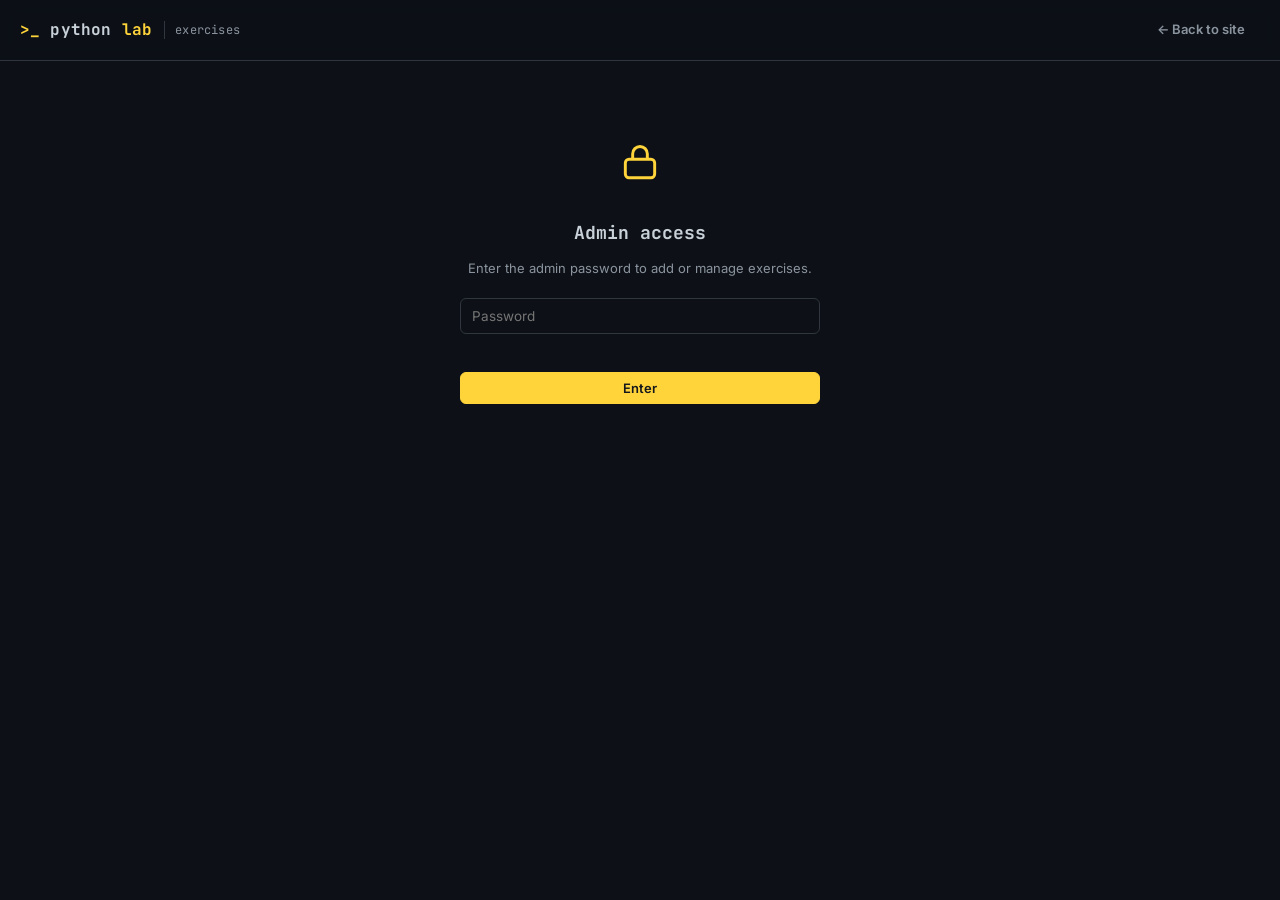
==== admin.html @ 45497861 "Add files via upload" ====
<!DOCTYPE html>
<html lang="en">
<head>
<meta charset="UTF-8">
<meta name="viewport" content="width=device-width, initial-scale=1.0">
<title>Admin · Python Lab Exercises</title>
<link rel="preconnect" href="https://fonts.googleapis.com">
<link href="https://fonts.googleapis.com/css2?family=Inter:wght@400;500;600;700&family=JetBrains+Mono:wght@400;500;700&display=swap" rel="stylesheet">
<link rel="stylesheet" href="style.css">
</head>
<body>

<header class="topbar">
  <a class="brand" href="index.html"><span class="dot">&gt;_</span> python<span style="color:var(--accent)">lab</span><span class="brand-sub">exercises</span></a>
  <div class="topbar-links">
    <a class="btn btn-ghost" href="index.html">← Back to site</a>
    <button class="btn btn-ghost" id="logoutBtn" style="display:none">Log out</button>
  </div>
</header>

<!-- LOGIN -->
<div id="loginView" class="login-box" style="display:none">
  <svg class="lock" viewBox="0 0 24 24" fill="none" stroke="currentColor" stroke-width="1.6"><rect x="4" y="10" width="16" height="10" rx="2"/><path d="M8 10V7a4 4 0 0 1 8 0v3"/></svg>
  <h1>Admin access</h1>
  <p>Enter the admin password to add or manage exercises.</p>
  <form id="loginForm" class="field">
    <input type="password" id="passwordInput" placeholder="Password" autofocus>
    <div class="login-error" id="loginError"></div>
    <button class="btn btn-primary" style="width:100%; justify-content:center; margin-top:12px;" type="submit">Enter</button>
  </form>
</div>

<!-- PANEL -->
<div id="panelView" class="admin-wrap" style="display:none">
  <div class="admin-header">
    <h1>Manage exercises</h1>
    <p><span id="countBuiltin">0</span> built-in · <span id="countCustom">0</span> added by you</p>
  </div>

  <div class="panel">
    <h2 id="formTitle">Add a new program</h2>
    <form id="programForm">
      <div class="field">
        <label for="fTitle">Title</label>
        <input type="text" id="fTitle" placeholder="e.g. Check if a number is prime" required>
      </div>
      <div class="field">
        <label for="fDesc">Exercise description</label>
        <input type="text" id="fDesc" placeholder="e.g. Write a Python program to check if a number is prime." required>
      </div>
      <div class="field">
        <label for="fCategory">Topic</label>
        <select id="fCategory"></select>
        <div id="newCategoryWrap" style="display:none; margin-top:8px;">
          <input type="text" id="fNewCategory" placeholder="New topic name">
        </div>
      </div>
      <div class="field">
        <label for="fCode">Solution code</label>
        <textarea id="fCode" placeholder="print(&quot;Hello, World!&quot;)" required spellcheck="false"></textarea>
        <div class="field-hint">Paste the full Python solution exactly as it should appear on the site.</div>
      </div>
      <div style="display:flex; gap:10px;">
        <button class="btn btn-primary" id="submitBtn" type="submit">Add program</button>
        <button class="btn btn-ghost" id="cancelEdit" type="button" style="display:none">Cancel</button>
      </div>
    </form>
  </div>

  <div class="panel">
    <h2>All exercises</h2>
    <div class="admin-list" id="adminList"></div>
  </div>

  <div class="panel">
    <h2>Make additions permanent for every visitor</h2>
    <p class="field-hint">Programs you add are saved only in this browser. To publish them to the live site for everyone, export them and add the contents into <code>DEFAULT_PROGRAMS</code> in <code>data.js</code>, then redeploy.</p>
    <div style="display:flex; gap:10px; margin-top:12px; flex-wrap: wrap;">
      <button class="btn" id="exportBtn" type="button">Export added programs (.json)</button>
      <label class="btn" style="cursor:pointer;">
        Import .json
        <input type="file" id="importInput" accept="application/json" style="display:none">
      </label>
    </div>
    <div class="helper-note">Importing merges programs from a file into this browser's saved list — handy for moving your work to another computer.</div>
  </div>
</div>

<script src="data.js"></script>
<script src="common.js"></script>
<script src="admin.js"></script>
</body>
</html>
---- style.css ----
/* ===========================================================
   Python Lab Exercises — stylesheet
   Dark, VSCode/GitHub-inspired IDE aesthetic, Python-yellow accent.
   =========================================================== */

:root {
  --bg: #0d1117;
  --surface: #161b22;
  --surface-2: #1c2229;
  --border: #30363d;
  --text: #c9d1d9;
  --muted: #8b949e;
  --accent: #FFD43B;   /* Python yellow */
  --accent-dim: #cfa92a;
  --blue: #4B8BBE;     /* Python blue */
  --green: #3fb950;
  --red: #f85149;
  --font-mono: 'JetBrains Mono', ui-monospace, SFMono-Regular, Menlo, monospace;
  --font-sans: 'Inter', system-ui, -apple-system, sans-serif;
  --radius: 8px;
}

* { box-sizing: border-box; }

html { scroll-behavior: smooth; }

body {
  margin: 0;
  background: var(--bg);
  color: var(--text);
  font-family: var(--font-sans);
  line-height: 1.5;
  min-height: 100vh;
}

a { color: inherit; }

::selection { background: var(--accent); color: #0d1117; }

/* Focus visibility for keyboard users */
a:focus-visible, button:focus-visible, input:focus-visible, textarea:focus-visible, select:focus-visible {
  outline: 2px solid var(--accent);
  outline-offset: 2px;
}

/* ---------- Top bar ---------- */
.topbar {
  position: sticky;
  top: 0;
  z-index: 20;
  display: flex;
  align-items: center;
  justify-content: space-between;
  gap: 16px;
  padding: 12px 20px;
  background: rgba(13, 17, 23, 0.92);
  backdrop-filter: blur(8px);
  border-bottom: 1px solid var(--border);
}

.brand {
  display: flex;
  align-items: center;
  gap: 10px;
  font-family: var(--font-mono);
  font-weight: 700;
  font-size: 16px;
  letter-spacing: 0.2px;
  text-decoration: none;
  color: var(--text);
}

.brand .dot { color: var(--accent); }

.brand-sub {
  color: var(--muted);
  font-weight: 400;
  font-size: 12px;
  border-left: 1px solid var(--border);
  padding-left: 10px;
  margin-left: 2px;
}

.topbar-links {
  display: flex;
  align-items: center;
  gap: 8px;
}

.btn {
  font-family: var(--font-sans);
  font-size: 13px;
  font-weight: 600;
  padding: 7px 14px;
  border-radius: 6px;
  border: 1px solid var(--border);
  background: var(--surface);
  color: var(--text);
  cursor: pointer;
  text-decoration: none;
  display: inline-flex;
  align-items: center;
  gap: 6px;
  transition: border-color .15s ease, transform .1s ease, background .15s ease;
}
.btn:hover { border-color: var(--accent-dim); }
.btn:active { transform: translateY(1px); }

.btn-primary {
  background: var(--accent);
  color: #14171c;
  border-color: var(--accent);
}
.btn-primary:hover { background: var(--accent-dim); border-color: var(--accent-dim); }

.btn-danger { color: var(--red); }
.btn-danger:hover { border-color: var(--red); }

.btn-ghost {
  background: transparent;
  border-color: transparent;
  color: var(--muted);
}
.btn-ghost:hover { color: var(--text); background: var(--surface); }

.btn-sm { padding: 5px 10px; font-size: 12px; }

/* ---------- Hero / terminal header ---------- */
.hero {
  padding: 40px 20px 24px;
  max-width: 1100px;
  margin: 0 auto;
}

.terminal {
  background: var(--surface);
  border: 1px solid var(--border);
  border-radius: var(--radius);
  overflow: hidden;
  box-shadow: 0 12px 40px -20px rgba(0,0,0,0.6);
}

.terminal-bar {
  display: flex;
  align-items: center;
  gap: 8px;
  padding: 10px 14px;
  background: var(--surface-2);
  border-bottom: 1px solid var(--border);
}

.tdot { width: 11px; height: 11px; border-radius: 50%; display: inline-block; }
.tdot.red { background: #ff5f56; }
.tdot.yellow { background: #ffbd2e; }
.tdot.green { background: #27c93f; }

.terminal-path {
  margin-left: 8px;
  font-family: var(--font-mono);
  font-size: 12px;
  color: var(--muted);
}

.terminal-body {
  padding: 26px 26px 30px;
  font-family: var(--font-mono);
}

.terminal-body .prompt { color: var(--green); }
.terminal-body h1 {
  margin: 6px 0 10px;
  font-size: clamp(24px, 4vw, 34px);
  color: var(--text);
  letter-spacing: -0.5px;
}
.terminal-body h1 .py { color: var(--accent); }
.terminal-body p.lead {
  margin: 0 0 18px;
  color: var(--muted);
  font-family: var(--font-sans);
  font-size: 14.5px;
  max-width: 60ch;
}

.stats-row {
  display: flex;
  gap: 22px;
  margin-top: 18px;
  flex-wrap: wrap;
}
.stat { font-family: var(--font-mono); }
.stat .num { color: var(--accent); font-size: 20px; font-weight: 700; }
.stat .label { color: var(--muted); font-size: 11.5px; text-transform: uppercase; letter-spacing: 0.6px; display: block; }

/* ---------- Layout ---------- */
.layout {
  max-width: 1100px;
  margin: 0 auto;
  padding: 8px 20px 60px;
  display: grid;
  grid-template-columns: 220px 1fr;
  gap: 24px;
}

@media (max-width: 780px) {
  .layout { grid-template-columns: 1fr; }
}

/* ---------- Sidebar ---------- */
.sidebar {
  align-self: start;
  position: sticky;
  top: 66px;
}

.search-box {
  display: flex;
  align-items: center;
  gap: 8px;
  background: var(--surface);
  border: 1px solid var(--border);
  border-radius: 6px;
  padding: 8px 10px;
  margin-bottom: 16px;
}
.search-box input {
  background: transparent;
  border: none;
  color: var(--text);
  font-family: var(--font-sans);
  font-size: 13.5px;
  width: 100%;
}
.search-box input:focus { outline: none; }
.search-box svg { flex-shrink: 0; color: var(--muted); }

.filter-title {
  font-size: 11px;
  text-transform: uppercase;
  letter-spacing: 0.8px;
  color: var(--muted);
  margin: 4px 0 8px 2px;
}

.filter-list {
  list-style: none;
  margin: 0 0 20px;
  padding: 0;
  display: flex;
  flex-direction: column;
  gap: 2px;
}

.filter-list button {
  width: 100%;
  text-align: left;
  background: transparent;
  border: none;
  color: var(--muted);
  font-family: var(--font-sans);
  font-size: 13.5px;
  padding: 7px 10px;
  border-radius: 6px;
  cursor: pointer;
  display: flex;
  justify-content: space-between;
}
.filter-list button:hover { background: var(--surface); color: var(--text); }
.filter-list button.active { background: var(--surface); color: var(--accent); font-weight: 600; }
.filter-list button .count { color: var(--muted); font-size: 11.5px; }

/* ---------- Program list ---------- */
.programs {
  display: flex;
  flex-direction: column;
  gap: 14px;
}

.empty-state {
  border: 1px dashed var(--border);
  border-radius: var(--radius);
  padding: 40px 20px;
  text-align: center;
  color: var(--muted);
}

.card {
  background: var(--surface);
  border: 1px solid var(--border);
  border-radius: var(--radius);
  overflow: hidden;
}

.card-head {
  display: flex;
  align-items: center;
  gap: 12px;
  padding: 14px 16px;
  cursor: pointer;
  user-select: none;
}

.card-num {
  font-family: var(--font-mono);
  font-size: 12px;
  color: #14171c;
  background: var(--accent);
  min-width: 30px;
  height: 24px;
  display: flex;
  align-items: center;
  justify-content: center;
  border-radius: 5px;
  font-weight: 700;
  flex-shrink: 0;
}

.card-titles { flex: 1; min-width: 0; }
.card-title { font-weight: 600; font-size: 14.5px; color: var(--text); }
.card-desc {
  font-size: 12.5px;
  color: var(--muted);
  margin-top: 2px;
  overflow: hidden;
  text-overflow: ellipsis;
  white-space: nowrap;
}

.card-tag {
  font-family: var(--font-mono);
  font-size: 10.5px;
  color: var(--blue);
  border: 1px solid rgba(75,139,190,0.35);
  padding: 2px 7px;
  border-radius: 20px;
  white-space: nowrap;
  flex-shrink: 0;
}

.chevron {
  color: var(--muted);
  transition: transform .18s ease;
  flex-shrink: 0;
}
.card.open .chevron { transform: rotate(90deg); color: var(--accent); }

.card-body {
  display: none;
  border-top: 1px solid var(--border);
}
.card.open .card-body { display: block; }

.code-window {
  margin: 14px;
  background: #0a0d12;
  border: 1px solid var(--border);
  border-radius: 6px;
  overflow: hidden;
}
.code-window-bar {
  display: flex;
  align-items: center;
  justify-content: space-between;
  padding: 7px 10px;
  background: var(--surface-2);
  border-bottom: 1px solid var(--border);
}
.code-window-name {
  font-family: var(--font-mono);
  font-size: 11.5px;
  color: var(--muted);
}
.copy-btn {
  font-family: var(--font-sans);
  font-size: 11px;
  color: var(--muted);
  background: transparent;
  border: 1px solid var(--border);
  padding: 3px 9px;
  border-radius: 5px;
  cursor: pointer;
}
.copy-btn:hover { color: var(--accent); border-color: var(--accent-dim); }

pre.code {
  margin: 0;
  padding: 16px;
  overflow-x: auto;
  font-family: var(--font-mono);
  font-size: 13px;
  line-height: 1.6;
  color: #d3d3d3;
}

/* minimal python token colors */
.tok-kw { color: #ff7b72; }
.tok-str { color: #a5d6ff; }
.tok-num { color: #79c0ff; }
.tok-com { color: #8b949e; font-style: italic; }
.tok-fn { color: #d2a8ff; }
.tok-bi { color: #ffa657; }

/* ---------- Footer ---------- */
footer {
  border-top: 1px solid var(--border);
  padding: 24px 20px;
  text-align: center;
  color: var(--muted);
  font-size: 12.5px;
  font-family: var(--font-mono);
}
footer a.admin-link { color: var(--muted); text-decoration: none; }
footer a.admin-link:hover { color: var(--accent); }

/* ===========================================================
   Admin page
   =========================================================== */
.admin-wrap {
  max-width: 780px;
  margin: 0 auto;
  padding: 40px 20px 70px;
}

.admin-header { margin-bottom: 24px; }
.admin-header h1 {
  font-family: var(--font-mono);
  font-size: 22px;
  margin: 0 0 4px;
}
.admin-header p { color: var(--muted); margin: 0; font-size: 13.5px; }

.panel {
  background: var(--surface);
  border: 1px solid var(--border);
  border-radius: var(--radius);
  padding: 22px;
  margin-bottom: 20px;
}

.panel h2 {
  font-size: 14px;
  margin: 0 0 16px;
  font-family: var(--font-mono);
  color: var(--accent);
}

.field { margin-bottom: 14px; }
.field label {
  display: block;
  font-size: 12.5px;
  color: var(--muted);
  margin-bottom: 6px;
  font-weight: 600;
}
.field input[type="text"],
.field input[type="password"],
.field textarea,
.field select {
  width: 100%;
  background: var(--bg);
  border: 1px solid var(--border);
  border-radius: 6px;
  padding: 9px 11px;
  color: var(--text);
  font-family: var(--font-sans);
  font-size: 13.5px;
}
.field textarea {
  font-family: var(--font-mono);
  font-size: 13px;
  resize: vertical;
  min-height: 140px;
  line-height: 1.5;
}
.field-hint { font-size: 11.5px; color: var(--muted); margin-top: 5px; }

.login-box {
  max-width: 360px;
  margin: 80px auto;
  text-align: center;
}
.login-box .lock {
  width: 44px; height: 44px;
  margin: 0 auto 16px;
  color: var(--accent);
}
.login-box h1 { font-family: var(--font-mono); font-size: 18px; margin-bottom: 6px; }
.login-box p { color: var(--muted); font-size: 13px; margin-bottom: 20px; }
.login-error {
  color: var(--red);
  font-size: 12.5px;
  margin-top: 10px;
  min-height: 16px;
}

.admin-list { display: flex; flex-direction: column; gap: 10px; }
.admin-row {
  display: flex;
  align-items: center;
  gap: 12px;
  border: 1px solid var(--border);
  border-radius: 6px;
  padding: 10px 12px;
  background: var(--bg);
}
.admin-row .info { flex: 1; min-width: 0; }
.admin-row .info .t { font-weight: 600; font-size: 13.5px; }
.admin-row .info .m { color: var(--muted); font-size: 11.5px; margin-top: 2px; }
.admin-row .actions { display: flex; gap: 6px; flex-shrink: 0; }

.badge-source {
  font-family: var(--font-mono);
  font-size: 10px;
  padding: 1px 6px;
  border-radius: 10px;
  border: 1px solid var(--border);
  color: var(--muted);
}
.badge-source.custom { color: var(--accent); border-color: rgba(255,212,59,0.4); }

.toast {
  position: fixed;
  bottom: 20px;
  left: 50%;
  transform: translateX(-50%) translateY(20px);
  background: var(--surface);
  border: 1px solid var(--accent);
  color: var(--text);
  padding: 10px 18px;
  border-radius: 8px;
  font-size: 13px;
  font-family: var(--font-sans);
  opacity: 0;
  pointer-events: none;
  transition: opacity .2s ease, transform .2s ease;
  z-index: 50;
}
.toast.show {
  opacity: 1;
  transform: translateX(-50%) translateY(0);
  pointer-events: auto;
}

.helper-note {
  font-size: 12px;
  color: var(--muted);
  border-left: 2px solid var(--border);
  padding-left: 10px;
  margin-top: 4px;
}
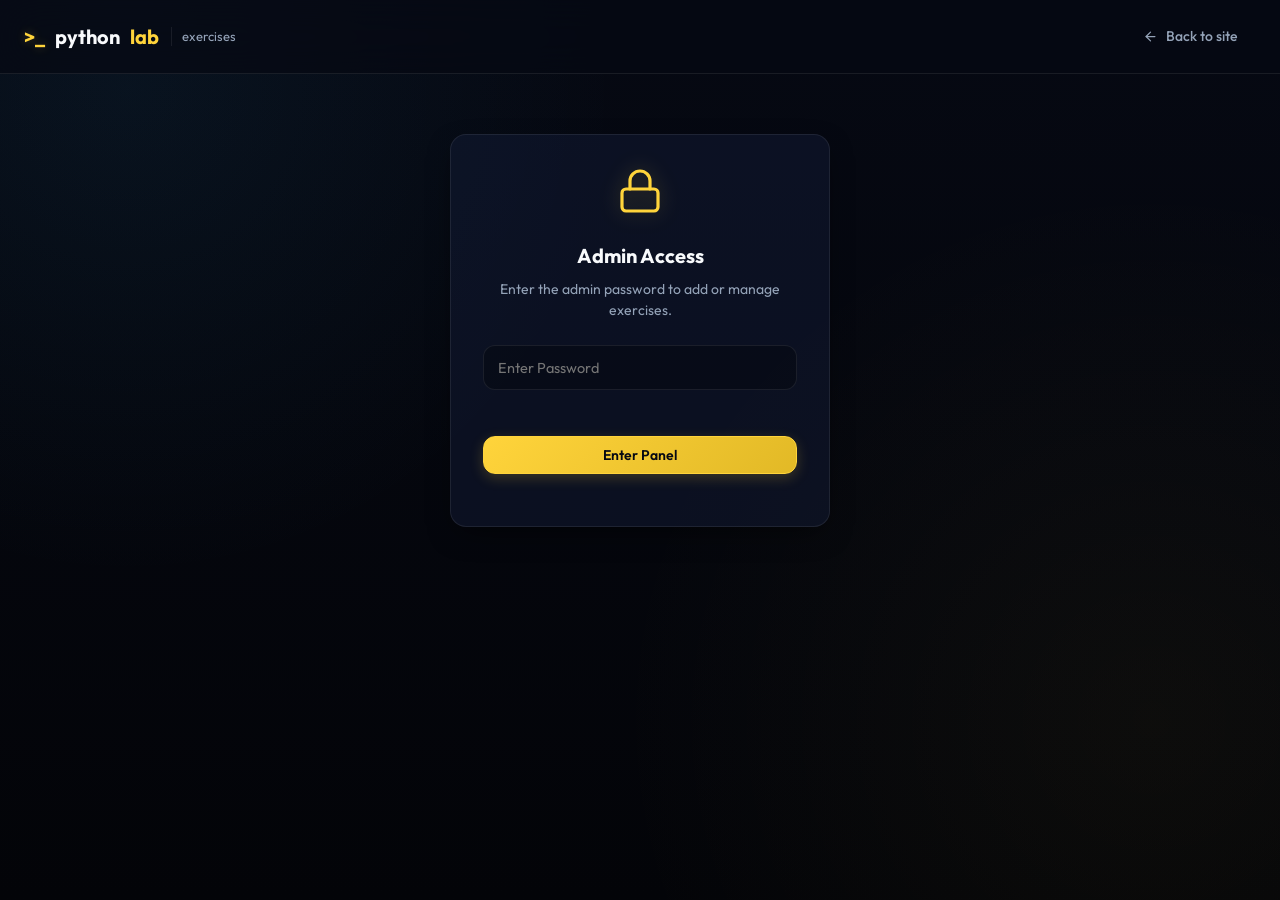
==== commit 2f516744: "Add files via upload" ====
--- a/admin.html
+++ b/admin.html
@@ -5,35 +5,45 @@
 <meta name="viewport" content="width=device-width, initial-scale=1.0">
 <title>Admin · Python Lab Exercises</title>
 <link rel="preconnect" href="https://fonts.googleapis.com">
-<link href="https://fonts.googleapis.com/css2?family=Inter:wght@400;500;600;700&family=JetBrains+Mono:wght@400;500;700&display=swap" rel="stylesheet">
-<link rel="stylesheet" href="style.css">
+<link rel="preconnect" href="https://fonts.gstatic.com" crossorigin>
+<link href="https://fonts.googleapis.com/css2?family=Outfit:wght@400;500;600;700&family=Inter:wght@400;500;600;700&family=JetBrains+Mono:wght@400;500;700&display=swap" rel="stylesheet">
+<link rel="stylesheet" href="style.css?v=2">
 </head>
 <body>
 
 <header class="topbar">
   <a class="brand" href="index.html"><span class="dot">&gt;_</span> python<span style="color:var(--accent)">lab</span><span class="brand-sub">exercises</span></a>
   <div class="topbar-links">
-    <a class="btn btn-ghost" href="index.html">← Back to site</a>
+    <a class="btn btn-ghost" href="index.html">
+      <svg width="15" height="15" viewBox="0 0 24 24" fill="none" stroke="currentColor" stroke-width="2" stroke-linecap="round" stroke-linejoin="round">
+        <line x1="19" y1="12" x2="5" y2="12"></line>
+        <polyline points="12 19 5 12 12 5"></polyline>
+      </svg>
+      Back to site
+    </a>
     <button class="btn btn-ghost" id="logoutBtn" style="display:none">Log out</button>
   </div>
 </header>
 
 <!-- LOGIN -->
 <div id="loginView" class="login-box" style="display:none">
-  <svg class="lock" viewBox="0 0 24 24" fill="none" stroke="currentColor" stroke-width="1.6"><rect x="4" y="10" width="16" height="10" rx="2"/><path d="M8 10V7a4 4 0 0 1 8 0v3"/></svg>
-  <h1>Admin access</h1>
+  <svg class="lock" viewBox="0 0 24 24" fill="none" stroke="currentColor" stroke-width="1.6" stroke-linecap="round" stroke-linejoin="round">
+    <rect x="3" y="11" width="18" height="11" rx="2" ry="2"></rect>
+    <path d="M7 11V7a5 5 0 0 1 10 0v4"></path>
+  </svg>
+  <h1>Admin Access</h1>
   <p>Enter the admin password to add or manage exercises.</p>
   <form id="loginForm" class="field">
-    <input type="password" id="passwordInput" placeholder="Password" autofocus>
+    <input type="password" id="passwordInput" placeholder="Enter Password" autofocus>
     <div class="login-error" id="loginError"></div>
-    <button class="btn btn-primary" style="width:100%; justify-content:center; margin-top:12px;" type="submit">Enter</button>
+    <button class="btn btn-primary" style="width:100%; justify-content:center; margin-top:16px;" type="submit">Enter Panel</button>
   </form>
 </div>
 
 <!-- PANEL -->
 <div id="panelView" class="admin-wrap" style="display:none">
   <div class="admin-header">
-    <h1>Manage exercises</h1>
+    <h1>Manage Exercises</h1>
     <p><span id="countBuiltin">0</span> built-in · <span id="countCustom">0</span> added by you</p>
   </div>
 
@@ -73,9 +83,9 @@
   </div>
 
   <div class="panel">
-    <h2>Make additions permanent for every visitor</h2>
-    <p class="field-hint">Programs you add are saved only in this browser. To publish them to the live site for everyone, export them and add the contents into <code>DEFAULT_PROGRAMS</code> in <code>data.js</code>, then redeploy.</p>
-    <div style="display:flex; gap:10px; margin-top:12px; flex-wrap: wrap;">
+    <h2>Make additions permanent</h2>
+    <p class="field-hint">Programs you add are saved only in this browser's local storage. To publish them to the live site for everyone, export them and add the contents into <code>DEFAULT_PROGRAMS</code> in <code>data.js</code>, then redeploy.</p>
+    <div style="display:flex; gap:10px; margin-top:16px; flex-wrap: wrap;">
       <button class="btn" id="exportBtn" type="button">Export added programs (.json)</button>
       <label class="btn" style="cursor:pointer;">
         Import .json
@@ -86,8 +96,35 @@
   </div>
 </div>
 
-<script src="data.js"></script>
-<script src="common.js"></script>
-<script src="admin.js"></script>
+<!-- Bottom Navigation Bar for Mobile -->
+<nav class="bottom-nav">
+  <a class="bottom-nav-item" href="index.html">
+    <svg viewBox="0 0 24 24" fill="none" stroke="currentColor" stroke-width="2" stroke-linecap="round" stroke-linejoin="round">
+      <polyline points="4 17 10 11 4 5"></polyline>
+      <line x1="12" y1="19" x2="20" y2="19"></line>
+    </svg>
+    <span>Exercises</span>
+  </a>
+  <a class="bottom-nav-item" href="index.html?openTopics=true">
+    <svg viewBox="0 0 24 24" fill="none" stroke="currentColor" stroke-width="2" stroke-linecap="round" stroke-linejoin="round">
+      <rect x="3" y="3" width="7" height="7"></rect>
+      <rect x="14" y="3" width="7" height="7"></rect>
+      <rect x="14" y="14" width="7" height="7"></rect>
+      <rect x="3" y="14" width="7" height="7"></rect>
+    </svg>
+    <span>Topics</span>
+  </a>
+  <button class="bottom-nav-item active" onclick="location.reload()">
+    <svg viewBox="0 0 24 24" fill="none" stroke="currentColor" stroke-width="2" stroke-linecap="round" stroke-linejoin="round">
+      <rect x="3" y="11" width="18" height="11" rx="2" ry="2"></rect>
+      <path d="M7 11V7a5 5 0 0 1 10 0v4"></path>
+    </svg>
+    <span>Admin</span>
+  </button>
+</nav>
+
+<script src="data.js?v=2"></script>
+<script src="common.js?v=2"></script>
+<script src="admin.js?v=2"></script>
 </body>
 </html>
--- a/style.css
+++ b/style.css
@@ -1,60 +1,173 @@
 /* ===========================================================
-   Python Lab Exercises — stylesheet
-   Dark, VSCode/GitHub-inspired IDE aesthetic, Python-yellow accent.
+   Python Lab Exercises — Redesigned Premium Stylesheet
+   Modern, Mobile-First App Aesthetic with Neon Glassmorphism
    =========================================================== */
 
+@import url('https://fonts.googleapis.com/css2?family=Outfit:wght@300;400;500;600;700&family=Inter:wght@300;400;500;600;700&family=JetBrains+Mono:wght@400;500;700&display=swap');
+
 :root {
-  --bg: #0d1117;
-  --surface: #161b22;
-  --surface-2: #1c2229;
-  --border: #30363d;
-  --text: #c9d1d9;
-  --muted: #8b949e;
-  --accent: #FFD43B;   /* Python yellow */
-  --accent-dim: #cfa92a;
-  --blue: #4B8BBE;     /* Python blue */
-  --green: #3fb950;
-  --red: #f85149;
-  --font-mono: 'JetBrains Mono', ui-monospace, SFMono-Regular, Menlo, monospace;
-  --font-sans: 'Inter', system-ui, -apple-system, sans-serif;
-  --radius: 8px;
-}
-
-* { box-sizing: border-box; }
-
-html { scroll-behavior: smooth; }
+  --bg: #060913;
+  --surface: rgba(15, 22, 42, 0.55);
+  --surface-solid: #0d1527;
+  --surface-card: rgba(20, 30, 58, 0.45);
+  --surface-hover: rgba(30, 45, 85, 0.65);
+  --surface-active: rgba(40, 60, 110, 0.85);
+  --border: rgba(255, 255, 255, 0.08);
+  --border-glow: rgba(255, 212, 59, 0.3);
+  --border-focus: rgba(56, 189, 248, 0.6);
+  --text: #f8fafc;
+  --muted: #94a3b8;
+  
+  /* Brand colors */
+  --accent: #FFD43B;     /* Python yellow */
+  --accent-glow: rgba(255, 212, 59, 0.3);
+  --blue: #38bdf8;       /* Python blue */
+  --blue-glow: rgba(56, 189, 248, 0.25);
+  --green: #4ade80;
+  --red: #f87171;
+  
+  /* Fonts & Shadows */
+  --font-mono: 'JetBrains Mono', monospace;
+  --font-sans: 'Outfit', 'Inter', system-ui, -apple-system, sans-serif;
+  --radius-lg: 16px;
+  --radius-md: 12px;
+  --radius-sm: 8px;
+  --shadow-lg: 0 10px 30px -10px rgba(0, 0, 0, 0.7);
+  --shadow-glow: 0 0 20px rgba(255, 212, 59, 0.15);
+  
+  --transition: all 0.25s cubic-bezier(0.4, 0, 0.2, 1);
+}
+
+* {
+  box-sizing: border-box;
+  margin: 0;
+  padding: 0;
+  -webkit-tap-highlight-color: transparent;
+}
+
+html {
+  scroll-behavior: smooth;
+  height: 100%;
+}
 
 body {
-  margin: 0;
-  background: var(--bg);
+  background: radial-gradient(circle at 10% 10%, rgba(56, 189, 248, 0.06) 0%, transparent 35%),
+              radial-gradient(circle at 90% 80%, rgba(255, 212, 59, 0.04) 0%, transparent 40%),
+              linear-gradient(180deg, #060913 0%, #030408 100%);
   color: var(--text);
   font-family: var(--font-sans);
   line-height: 1.5;
-  min-height: 100vh;
-}
-
-a { color: inherit; }
-
-::selection { background: var(--accent); color: #0d1117; }
-
-/* Focus visibility for keyboard users */
-a:focus-visible, button:focus-visible, input:focus-visible, textarea:focus-visible, select:focus-visible {
-  outline: 2px solid var(--accent);
-  outline-offset: 2px;
-}
-
-/* ---------- Top bar ---------- */
+  min-height: 100%;
+  display: flex;
+  flex-direction: column;
+  overflow-x: hidden;
+  padding-bottom: 76px; /* Space for bottom nav on mobile */
+}
+
+@media (min-width: 768px) {
+  body {
+    padding-bottom: 0;
+  }
+}
+
+a {
+  color: inherit;
+  text-decoration: none;
+  transition: var(--transition);
+}
+
+/* Custom Scrollbar */
+::-webkit-scrollbar {
+  width: 8px;
+  height: 8px;
+}
+::-webkit-scrollbar-track {
+  background: rgba(0, 0, 0, 0.2);
+}
+::-webkit-scrollbar-thumb {
+  background: rgba(255, 255, 255, 0.1);
+  border-radius: 10px;
+}
+::-webkit-scrollbar-thumb:hover {
+  background: rgba(255, 255, 255, 0.2);
+}
+
+/* Utilities */
+.btn {
+  font-family: var(--font-sans);
+  font-size: 14px;
+  font-weight: 500;
+  padding: 9px 18px;
+  border-radius: var(--radius-md);
+  border: 1px solid var(--border);
+  background: rgba(255, 255, 255, 0.03);
+  color: var(--text);
+  cursor: pointer;
+  display: inline-flex;
+  align-items: center;
+  gap: 8px;
+  transition: var(--transition);
+  user-select: none;
+}
+.btn:hover {
+  background: rgba(255, 255, 255, 0.08);
+  border-color: rgba(255, 255, 255, 0.2);
+  transform: translateY(-1px);
+}
+.btn:active {
+  transform: translateY(1px);
+}
+
+.btn-primary {
+  background: linear-gradient(135deg, var(--accent) 0%, #e2b926 100%);
+  color: #060913;
+  border-color: var(--accent);
+  font-weight: 600;
+  box-shadow: 0 4px 14px rgba(255, 212, 59, 0.2);
+}
+.btn-primary:hover {
+  background: linear-gradient(135deg, #ffd752 0%, #cfab24 100%);
+  border-color: #ffd752;
+  box-shadow: 0 6px 20px rgba(255, 212, 59, 0.35);
+}
+
+.btn-danger {
+  color: var(--red);
+  border-color: rgba(248, 113, 113, 0.2);
+}
+.btn-danger:hover {
+  background: rgba(248, 113, 113, 0.1);
+  border-color: var(--red);
+}
+
+.btn-ghost {
+  background: transparent;
+  border-color: transparent;
+  color: var(--muted);
+}
+.btn-ghost:hover {
+  color: var(--text);
+  background: rgba(255, 255, 255, 0.05);
+}
+
+.btn-sm {
+  padding: 6px 12px;
+  font-size: 13px;
+  border-radius: var(--radius-sm);
+}
+
+/* ---------- Header & Brand ---------- */
 .topbar {
   position: sticky;
   top: 0;
-  z-index: 20;
+  z-index: 40;
   display: flex;
   align-items: center;
   justify-content: space-between;
-  gap: 16px;
-  padding: 12px 20px;
-  background: rgba(13, 17, 23, 0.92);
-  backdrop-filter: blur(8px);
+  padding: 16px 24px;
+  background: rgba(6, 9, 19, 0.7);
+  backdrop-filter: blur(20px);
+  -webkit-backdrop-filter: blur(20px);
   border-bottom: 1px solid var(--border);
 }
 
@@ -62,20 +175,18 @@
   display: flex;
   align-items: center;
   gap: 10px;
-  font-family: var(--font-mono);
   font-weight: 700;
-  font-size: 16px;
-  letter-spacing: 0.2px;
-  text-decoration: none;
-  color: var(--text);
-}
-
-.brand .dot { color: var(--accent); }
-
+  font-size: 20px;
+  color: var(--text);
+}
+.brand .dot {
+  color: var(--accent);
+  text-shadow: 0 0 10px var(--accent-glow);
+}
 .brand-sub {
   color: var(--muted);
   font-weight: 400;
-  font-size: 12px;
+  font-size: 13px;
   border-left: 1px solid var(--border);
   padding-left: 10px;
   margin-left: 2px;
@@ -84,254 +195,366 @@
 .topbar-links {
   display: flex;
   align-items: center;
-  gap: 8px;
-}
-
-.btn {
-  font-family: var(--font-sans);
-  font-size: 13px;
-  font-weight: 600;
-  padding: 7px 14px;
-  border-radius: 6px;
-  border: 1px solid var(--border);
-  background: var(--surface);
-  color: var(--text);
-  cursor: pointer;
-  text-decoration: none;
-  display: inline-flex;
-  align-items: center;
-  gap: 6px;
-  transition: border-color .15s ease, transform .1s ease, background .15s ease;
-}
-.btn:hover { border-color: var(--accent-dim); }
-.btn:active { transform: translateY(1px); }
-
-.btn-primary {
-  background: var(--accent);
-  color: #14171c;
-  border-color: var(--accent);
-}
-.btn-primary:hover { background: var(--accent-dim); border-color: var(--accent-dim); }
-
-.btn-danger { color: var(--red); }
-.btn-danger:hover { border-color: var(--red); }
-
-.btn-ghost {
-  background: transparent;
-  border-color: transparent;
-  color: var(--muted);
-}
-.btn-ghost:hover { color: var(--text); background: var(--surface); }
-
-.btn-sm { padding: 5px 10px; font-size: 12px; }
-
-/* ---------- Hero / terminal header ---------- */
+  gap: 12px;
+}
+
+@media (max-width: 767px) {
+  .topbar-links {
+    display: none; /* Hidden on mobile in favor of bottom nav */
+  }
+}
+
+/* ---------- Hero (Compact & Sleek) ---------- */
 .hero {
-  padding: 40px 20px 24px;
+  padding: 32px 24px 20px;
   max-width: 1100px;
   margin: 0 auto;
+  width: 100%;
 }
 
 .terminal {
-  background: var(--surface);
+  background: rgba(10, 15, 30, 0.4);
   border: 1px solid var(--border);
-  border-radius: var(--radius);
+  border-radius: var(--radius-lg);
   overflow: hidden;
-  box-shadow: 0 12px 40px -20px rgba(0,0,0,0.6);
+  box-shadow: var(--shadow-lg);
+  backdrop-filter: blur(12px);
+  -webkit-backdrop-filter: blur(12px);
 }
 
 .terminal-bar {
   display: flex;
   align-items: center;
   gap: 8px;
-  padding: 10px 14px;
-  background: var(--surface-2);
+  padding: 12px 18px;
+  background: rgba(13, 21, 39, 0.5);
   border-bottom: 1px solid var(--border);
 }
 
-.tdot { width: 11px; height: 11px; border-radius: 50%; display: inline-block; }
-.tdot.red { background: #ff5f56; }
-.tdot.yellow { background: #ffbd2e; }
-.tdot.green { background: #27c93f; }
+.tdot {
+  width: 12px;
+  height: 12px;
+  border-radius: 50%;
+}
+.tdot.red { background: #f87171; }
+.tdot.yellow { background: #fbbf24; }
+.tdot.green { background: #34d399; }
 
 .terminal-path {
   margin-left: 8px;
   font-family: var(--font-mono);
+  font-size: 13px;
+  color: var(--muted);
+}
+
+.terminal-body {
+  padding: 24px 28px;
+}
+.terminal-body .prompt {
+  color: var(--green);
+  font-family: var(--font-mono);
+}
+.terminal-body h1 {
+  font-size: clamp(26px, 4.5vw, 38px);
+  font-weight: 700;
+  margin: 8px 0;
+  letter-spacing: -0.5px;
+}
+.terminal-body h1 .py {
+  color: var(--accent);
+  text-shadow: 0 0 15px rgba(255, 212, 59, 0.2);
+}
+.terminal-body p.lead {
+  color: var(--muted);
+  font-size: 15px;
+  max-width: 65ch;
+  margin-bottom: 20px;
+}
+
+.stats-row {
+  display: flex;
+  gap: 32px;
+  margin-top: 16px;
+}
+.stat {
+  display: flex;
+  flex-direction: column;
+  gap: 2px;
+}
+.stat .num {
+  color: var(--accent);
+  font-family: var(--font-mono);
+  font-size: 24px;
+  font-weight: 700;
+}
+.stat .label {
+  color: var(--muted);
   font-size: 12px;
-  color: var(--muted);
-}
-
-.terminal-body {
-  padding: 26px 26px 30px;
-  font-family: var(--font-mono);
-}
-
-.terminal-body .prompt { color: var(--green); }
-.terminal-body h1 {
-  margin: 6px 0 10px;
-  font-size: clamp(24px, 4vw, 34px);
-  color: var(--text);
-  letter-spacing: -0.5px;
-}
-.terminal-body h1 .py { color: var(--accent); }
-.terminal-body p.lead {
-  margin: 0 0 18px;
-  color: var(--muted);
-  font-family: var(--font-sans);
-  font-size: 14.5px;
-  max-width: 60ch;
-}
-
-.stats-row {
-  display: flex;
-  gap: 22px;
-  margin-top: 18px;
-  flex-wrap: wrap;
-}
-.stat { font-family: var(--font-mono); }
-.stat .num { color: var(--accent); font-size: 20px; font-weight: 700; }
-.stat .label { color: var(--muted); font-size: 11.5px; text-transform: uppercase; letter-spacing: 0.6px; display: block; }
-
-/* ---------- Layout ---------- */
+  text-transform: uppercase;
+  letter-spacing: 1px;
+}
+
+@media (max-width: 767px) {
+  .hero {
+    padding: 16px 16px 10px;
+  }
+  .terminal-body {
+    padding: 18px 20px;
+  }
+  .terminal-body h1 {
+    font-size: 24px;
+  }
+  .terminal-body p.lead {
+    font-size: 13.5px;
+  }
+}
+
+/* ---------- Main Layout ---------- */
 .layout {
   max-width: 1100px;
   margin: 0 auto;
-  padding: 8px 20px 60px;
+  padding: 20px 24px 60px;
+  width: 100%;
   display: grid;
-  grid-template-columns: 220px 1fr;
-  gap: 24px;
-}
-
-@media (max-width: 780px) {
-  .layout { grid-template-columns: 1fr; }
-}
-
-/* ---------- Sidebar ---------- */
+  grid-template-columns: 240px 1fr;
+  gap: 32px;
+  flex-grow: 1;
+}
+
+/* Desktop Sidebar */
 .sidebar {
   align-self: start;
   position: sticky;
-  top: 66px;
-}
-
+  top: 100px;
+  display: flex;
+  flex-direction: column;
+  gap: 24px;
+}
+
+.desktop-search-container {
+  display: block;
+}
+
+/* Modern Search Box */
 .search-box {
   display: flex;
   align-items: center;
-  gap: 8px;
-  background: var(--surface);
+  gap: 12px;
+  background: rgba(15, 23, 42, 0.6);
   border: 1px solid var(--border);
-  border-radius: 6px;
-  padding: 8px 10px;
-  margin-bottom: 16px;
+  border-radius: var(--radius-md);
+  padding: 11px 16px;
+  position: relative;
+  transition: var(--transition);
+}
+.search-box:focus-within {
+  border-color: var(--blue);
+  box-shadow: 0 0 0 3px rgba(56, 189, 248, 0.15);
+  background: rgba(15, 23, 42, 0.85);
+}
+.search-box svg {
+  color: var(--muted);
+  flex-shrink: 0;
+  transition: var(--transition);
+}
+.search-box:focus-within svg {
+  color: var(--blue);
 }
 .search-box input {
   background: transparent;
   border: none;
   color: var(--text);
   font-family: var(--font-sans);
-  font-size: 13.5px;
+  font-size: 15px;
   width: 100%;
-}
-.search-box input:focus { outline: none; }
-.search-box svg { flex-shrink: 0; color: var(--muted); }
+  padding-right: 24px;
+}
+.search-box input:focus {
+  outline: none;
+}
+.search-box input::placeholder {
+  color: rgba(148, 163, 184, 0.6);
+}
+
+.clear-btn {
+  background: rgba(255, 255, 255, 0.08);
+  border: none;
+  color: var(--muted);
+  font-size: 16px;
+  cursor: pointer;
+  width: 20px;
+  height: 20px;
+  border-radius: 50%;
+  display: inline-flex;
+  align-items: center;
+  justify-content: center;
+  position: absolute;
+  right: 12px;
+  top: 50%;
+  transform: translateY(-50%);
+  transition: var(--transition);
+}
+.clear-btn:hover {
+  color: var(--text);
+  background: rgba(255, 255, 255, 0.2);
+}
 
 .filter-title {
-  font-size: 11px;
+  font-size: 12px;
   text-transform: uppercase;
-  letter-spacing: 0.8px;
-  color: var(--muted);
-  margin: 4px 0 8px 2px;
+  letter-spacing: 1.5px;
+  color: var(--muted);
+  font-weight: 600;
+  margin-bottom: 12px;
 }
 
 .filter-list {
   list-style: none;
-  margin: 0 0 20px;
-  padding: 0;
   display: flex;
   flex-direction: column;
-  gap: 2px;
-}
-
+  gap: 6px;
+}
 .filter-list button {
   width: 100%;
   text-align: left;
   background: transparent;
-  border: none;
+  border: 1px solid transparent;
   color: var(--muted);
   font-family: var(--font-sans);
-  font-size: 13.5px;
-  padding: 7px 10px;
-  border-radius: 6px;
+  font-size: 14.5px;
+  padding: 10px 14px;
+  border-radius: var(--radius-md);
   cursor: pointer;
   display: flex;
   justify-content: space-between;
-}
-.filter-list button:hover { background: var(--surface); color: var(--text); }
-.filter-list button.active { background: var(--surface); color: var(--accent); font-weight: 600; }
-.filter-list button .count { color: var(--muted); font-size: 11.5px; }
-
-/* ---------- Program list ---------- */
+  align-items: center;
+  transition: var(--transition);
+}
+.filter-list button:hover {
+  background: rgba(255, 255, 255, 0.04);
+  color: var(--text);
+}
+.filter-list button.active {
+  background: rgba(56, 189, 248, 0.08);
+  border-color: rgba(56, 189, 248, 0.15);
+  color: var(--blue);
+  font-weight: 600;
+}
+.filter-list button .count {
+  background: rgba(255, 255, 255, 0.05);
+  color: var(--muted);
+  font-size: 11.5px;
+  padding: 2px 8px;
+  border-radius: 20px;
+  font-family: var(--font-mono);
+  transition: var(--transition);
+}
+.filter-list button.active .count {
+  background: rgba(56, 189, 248, 0.15);
+  color: var(--blue);
+}
+
+/* Mobile responsive layout */
+@media (max-width: 767px) {
+  .layout {
+    grid-template-columns: 1fr;
+    padding: 12px 16px 40px;
+    gap: 16px;
+  }
+  .sidebar {
+    display: none; /* Hide desktop sidebar */
+  }
+}
+
+/* ---------- Exercises Cards List ---------- */
 .programs {
   display: flex;
   flex-direction: column;
-  gap: 14px;
+  gap: 16px;
 }
 
 .empty-state {
   border: 1px dashed var(--border);
-  border-radius: var(--radius);
-  padding: 40px 20px;
+  border-radius: var(--radius-lg);
+  padding: 48px 24px;
   text-align: center;
   color: var(--muted);
+  background: rgba(255, 255, 255, 0.01);
 }
 
 .card {
-  background: var(--surface);
+  background: var(--surface-card);
   border: 1px solid var(--border);
-  border-radius: var(--radius);
+  border-radius: var(--radius-lg);
   overflow: hidden;
+  transition: var(--transition);
+  box-shadow: 0 4px 20px rgba(0, 0, 0, 0.2);
+}
+.card:hover {
+  border-color: rgba(56, 189, 248, 0.35);
+  box-shadow: 0 8px 30px rgba(0, 0, 0, 0.35);
+  transform: translateY(-2px);
 }
 
 .card-head {
   display: flex;
   align-items: center;
-  gap: 12px;
-  padding: 14px 16px;
+  gap: 16px;
+  padding: 18px 22px;
   cursor: pointer;
   user-select: none;
+  transition: var(--transition);
+}
+.card-head:hover {
+  background: rgba(255, 255, 255, 0.01);
 }
 
 .card-num {
   font-family: var(--font-mono);
-  font-size: 12px;
-  color: #14171c;
+  font-size: 13px;
+  color: #060913;
   background: var(--accent);
-  min-width: 30px;
-  height: 24px;
+  min-width: 32px;
+  height: 28px;
   display: flex;
   align-items: center;
   justify-content: center;
-  border-radius: 5px;
+  border-radius: 6px;
   font-weight: 700;
   flex-shrink: 0;
-}
-
-.card-titles { flex: 1; min-width: 0; }
-.card-title { font-weight: 600; font-size: 14.5px; color: var(--text); }
+  box-shadow: 0 2px 8px rgba(255, 212, 59, 0.2);
+}
+
+.card-titles {
+  flex: 1;
+  min-width: 0;
+}
+.card-title {
+  font-weight: 600;
+  font-size: 16px;
+  color: var(--text);
+  letter-spacing: -0.1px;
+}
 .card-desc {
-  font-size: 12.5px;
-  color: var(--muted);
-  margin-top: 2px;
+  font-size: 13.5px;
+  color: var(--muted);
+  margin-top: 4px;
   overflow: hidden;
   text-overflow: ellipsis;
   white-space: nowrap;
 }
+.card.open .card-desc {
+  white-space: normal;
+  text-overflow: clip;
+}
 
 .card-tag {
   font-family: var(--font-mono);
-  font-size: 10.5px;
+  font-size: 11px;
   color: var(--blue);
-  border: 1px solid rgba(75,139,190,0.35);
-  padding: 2px 7px;
+  background: rgba(56, 189, 248, 0.06);
+  border: 1px solid rgba(56, 189, 248, 0.2);
+  padding: 4px 10px;
   border-radius: 20px;
   white-space: nowrap;
   flex-shrink: 0;
@@ -339,212 +562,608 @@
 
 .chevron {
   color: var(--muted);
-  transition: transform .18s ease;
+  transition: var(--transition);
   flex-shrink: 0;
 }
-.card.open .chevron { transform: rotate(90deg); color: var(--accent); }
+.card.open .chevron {
+  transform: rotate(90deg);
+  color: var(--blue);
+}
 
 .card-body {
   display: none;
   border-top: 1px solid var(--border);
-}
-.card.open .card-body { display: block; }
-
+  background: rgba(3, 5, 10, 0.4);
+}
+.card.open .card-body {
+  display: block;
+  animation: slideDown 0.25s ease-out;
+}
+
+@keyframes slideDown {
+  from { opacity: 0; transform: translateY(-8px); }
+  to { opacity: 1; transform: translateY(0); }
+}
+
+/* Mobile card tweaks */
+@media (max-width: 640px) {
+  .card-head {
+    padding: 14px 16px;
+    gap: 12px;
+    flex-wrap: wrap;
+  }
+  .card-num {
+    min-width: 28px;
+    height: 24px;
+    font-size: 11.5px;
+  }
+  .card-title {
+    font-size: 14.5px;
+  }
+  .card-desc {
+    font-size: 12.5px;
+    margin-top: 2px;
+  }
+  .card-titles {
+    order: 2;
+    flex: 1 1 180px;
+  }
+  .chevron {
+    order: 3;
+  }
+  .card-tag {
+    order: 4;
+    margin-left: 40px;
+    font-size: 10px;
+    padding: 2px 8px;
+  }
+}
+
+/* ---------- Code Window & Editor styling ---------- */
 .code-window {
-  margin: 14px;
-  background: #0a0d12;
+  margin: 20px;
+  background: #040711;
   border: 1px solid var(--border);
-  border-radius: 6px;
+  border-radius: var(--radius-md);
   overflow: hidden;
-}
+  box-shadow: var(--shadow-lg);
+}
+
 .code-window-bar {
   display: flex;
   align-items: center;
   justify-content: space-between;
-  padding: 7px 10px;
-  background: var(--surface-2);
+  padding: 10px 16px;
+  background: rgba(13, 21, 39, 0.8);
   border-bottom: 1px solid var(--border);
 }
+
 .code-window-name {
   font-family: var(--font-mono);
-  font-size: 11.5px;
-  color: var(--muted);
-}
+  font-size: 12.5px;
+  color: var(--muted);
+  display: flex;
+  align-items: center;
+  gap: 8px;
+}
+/* Tiny python circle indicator */
+.code-window-name::before {
+  content: "";
+  display: inline-block;
+  width: 8px;
+  height: 8px;
+  border-radius: 50%;
+  background: var(--blue);
+  box-shadow: 0 0 6px var(--blue-glow);
+}
+
 .copy-btn {
   font-family: var(--font-sans);
-  font-size: 11px;
-  color: var(--muted);
-  background: transparent;
+  font-size: 12px;
+  font-weight: 500;
+  color: var(--text);
+  background: rgba(255, 255, 255, 0.05);
   border: 1px solid var(--border);
-  padding: 3px 9px;
-  border-radius: 5px;
+  padding: 4px 12px;
+  border-radius: var(--radius-sm);
   cursor: pointer;
-}
-.copy-btn:hover { color: var(--accent); border-color: var(--accent-dim); }
+  transition: var(--transition);
+}
+.copy-btn:hover {
+  background: rgba(56, 189, 248, 0.1);
+  color: var(--blue);
+  border-color: rgba(56, 189, 248, 0.35);
+}
 
 pre.code {
   margin: 0;
-  padding: 16px;
+  padding: 16px 0; /* Horizontal padding goes to code-line */
   overflow-x: auto;
   font-family: var(--font-mono);
-  font-size: 13px;
+  font-size: 13.5px;
   line-height: 1.6;
-  color: #d3d3d3;
-}
-
-/* minimal python token colors */
-.tok-kw { color: #ff7b72; }
-.tok-str { color: #a5d6ff; }
-.tok-num { color: #79c0ff; }
-.tok-com { color: #8b949e; font-style: italic; }
-.tok-fn { color: #d2a8ff; }
-.tok-bi { color: #ffa657; }
+  color: #e2e8f0;
+  counter-reset: line;
+}
+
+/* Custom Line Numbers */
+.code-line {
+  display: block;
+  position: relative;
+  padding-left: 56px;
+  padding-right: 16px;
+  min-height: 20px;
+  white-space: pre;
+}
+.code-line::before {
+  content: counter(line);
+  counter-increment: line;
+  position: absolute;
+  left: 0;
+  top: 0;
+  width: 40px;
+  text-align: right;
+  color: rgba(148, 163, 184, 0.3);
+  font-family: var(--font-mono);
+  font-size: 11px;
+  border-right: 1px solid rgba(255, 255, 255, 0.05);
+  padding-right: 12px;
+  user-select: none;
+  -webkit-user-select: none;
+}
+.code-line:hover {
+  background: rgba(255, 255, 255, 0.02);
+}
+.code-line:hover::before {
+  color: var(--blue);
+  border-right-color: var(--blue);
+}
+
+@media (max-width: 640px) {
+  .code-window {
+    margin: 12px 0;
+    border-radius: 0;
+    border-left: none;
+    border-right: none;
+  }
+  pre.code {
+    font-size: 12.5px;
+  }
+}
+
+/* Python Syntax Highlighting (Dark Theme) */
+.tok-kw { color: #f43f5e; font-weight: 500; }     /* red/rose keywords */
+.tok-str { color: #38bdf8; }                      /* blue strings */
+.tok-num { color: #f59e0b; }                      /* amber numbers */
+.tok-com { color: #64748b; font-style: italic; }  /* slate comments */
+.tok-bi { color: #a855f7; }                       /* purple builtins */
 
 /* ---------- Footer ---------- */
 footer {
+  margin-top: auto;
   border-top: 1px solid var(--border);
-  padding: 24px 20px;
+  padding: 32px 24px;
   text-align: center;
   color: var(--muted);
-  font-size: 12.5px;
-  font-family: var(--font-mono);
-}
-footer a.admin-link { color: var(--muted); text-decoration: none; }
-footer a.admin-link:hover { color: var(--accent); }
+  font-size: 13.5px;
+  font-family: var(--font-sans);
+}
+footer a.admin-link {
+  color: var(--muted);
+  font-weight: 500;
+}
+footer a.admin-link:hover {
+  color: var(--accent);
+}
 
 /* ===========================================================
-   Admin page
+   Mobile Bottom Navigation Layout
+   =========================================================== */
+.bottom-nav {
+  display: flex;
+  position: fixed;
+  bottom: 0;
+  left: 0;
+  right: 0;
+  height: 64px;
+  background: rgba(8, 12, 26, 0.85);
+  backdrop-filter: blur(20px);
+  -webkit-backdrop-filter: blur(20px);
+  border-top: 1px solid var(--border);
+  z-index: 50;
+  padding: 6px 12px;
+  justify-content: space-around;
+  box-shadow: 0 -4px 20px rgba(0, 0, 0, 0.4);
+}
+
+.bottom-nav-item {
+  display: flex;
+  flex-direction: column;
+  align-items: center;
+  justify-content: center;
+  color: var(--muted);
+  background: transparent;
+  border: none;
+  cursor: pointer;
+  gap: 4px;
+  font-family: var(--font-sans);
+  font-size: 11px;
+  font-weight: 500;
+  flex: 1;
+  max-width: 90px;
+  border-radius: var(--radius-md);
+  transition: var(--transition);
+}
+.bottom-nav-item svg {
+  width: 22px;
+  height: 22px;
+  stroke: currentColor;
+  stroke-width: 2;
+  transition: var(--transition);
+}
+.bottom-nav-item:hover {
+  color: var(--text);
+}
+.bottom-nav-item.active {
+  color: var(--accent);
+}
+.bottom-nav-item.active svg {
+  transform: translateY(-2px);
+  filter: drop-shadow(0 0 4px var(--accent-glow));
+}
+
+@media (min-width: 768px) {
+  .bottom-nav {
+    display: none; /* Hide bottom navigation on desktop */
+  }
+}
+
+/* ---------- Mobile Bottom Sheet (Topics list) ---------- */
+.bottom-sheet-overlay {
+  position: fixed;
+  top: 0;
+  left: 0;
+  right: 0;
+  bottom: 0;
+  background: rgba(0, 0, 0, 0.7);
+  z-index: 99;
+  backdrop-filter: blur(4px);
+  -webkit-backdrop-filter: blur(4px);
+  opacity: 0;
+  pointer-events: none;
+  transition: opacity 0.3s ease;
+}
+.bottom-sheet-overlay.active {
+  opacity: 1;
+  pointer-events: auto;
+}
+
+.bottom-sheet {
+  position: fixed;
+  left: 0;
+  right: 0;
+  bottom: 0;
+  max-height: 80vh;
+  background: var(--surface-solid);
+  border-top: 1px solid var(--border);
+  border-top-left-radius: var(--radius-lg);
+  border-top-right-radius: var(--radius-lg);
+  z-index: 100;
+  transform: translateY(100%);
+  transition: transform 0.35s cubic-bezier(0.32, 0.94, 0.6, 1);
+  box-shadow: 0 -10px 40px rgba(0, 0, 0, 0.5);
+  display: flex;
+  flex-direction: column;
+}
+.bottom-sheet.active {
+  transform: translateY(0);
+}
+
+.bottom-sheet-header {
+  padding: 16px 20px;
+  display: flex;
+  align-items: center;
+  justify-content: space-between;
+  border-bottom: 1px solid var(--border);
+  flex-shrink: 0;
+}
+.bottom-sheet-drag-handle {
+  width: 40px;
+  height: 5px;
+  background: rgba(255, 255, 255, 0.2);
+  border-radius: 10px;
+  margin: 8px auto 0;
+  flex-shrink: 0;
+}
+.bottom-sheet-title {
+  font-size: 16px;
+  font-weight: 600;
+}
+.bottom-sheet-close {
+  background: rgba(255, 255, 255, 0.08);
+  border: none;
+  width: 28px;
+  height: 28px;
+  border-radius: 50%;
+  cursor: pointer;
+  color: var(--text);
+  display: flex;
+  align-items: center;
+  justify-content: center;
+}
+
+.bottom-sheet-body {
+  padding: 20px;
+  overflow-y: auto;
+  flex-grow: 1;
+}
+.bottom-sheet-body .filter-list button {
+  padding: 12px 16px;
+  font-size: 15px;
+  border-bottom: 1px solid rgba(255, 255, 255, 0.02);
+  border-radius: 0;
+}
+.bottom-sheet-body .filter-list button:first-child {
+  border-top-left-radius: var(--radius-md);
+  border-top-right-radius: var(--radius-md);
+}
+.bottom-sheet-body .filter-list button:last-child {
+  border-bottom-left-radius: var(--radius-md);
+  border-bottom-right-radius: var(--radius-md);
+  border-bottom: none;
+}
+
+/* Mobile search bar header widget */
+.mobile-search-widget {
+  display: none;
+}
+
+@media (max-width: 767px) {
+  .mobile-search-widget {
+    display: block;
+    margin: 8px 16px 0;
+  }
+}
+
+/* ===========================================================
+   Admin Pages Redesign
    =========================================================== */
 .admin-wrap {
-  max-width: 780px;
+  max-width: 680px;
   margin: 0 auto;
-  padding: 40px 20px 70px;
-}
-
-.admin-header { margin-bottom: 24px; }
+  padding: 40px 24px 80px;
+  width: 100%;
+}
+
+.admin-header {
+  margin-bottom: 32px;
+}
 .admin-header h1 {
-  font-family: var(--font-mono);
-  font-size: 22px;
-  margin: 0 0 4px;
-}
-.admin-header p { color: var(--muted); margin: 0; font-size: 13.5px; }
+  font-size: 26px;
+  font-weight: 700;
+  margin-bottom: 6px;
+}
+.admin-header p {
+  color: var(--muted);
+  font-size: 14px;
+}
 
 .panel {
-  background: var(--surface);
+  background: var(--surface-card);
   border: 1px solid var(--border);
-  border-radius: var(--radius);
-  padding: 22px;
+  border-radius: var(--radius-lg);
+  padding: 28px;
+  margin-bottom: 24px;
+  box-shadow: var(--shadow-lg);
+  backdrop-filter: blur(12px);
+  -webkit-backdrop-filter: blur(12px);
+}
+
+.panel h2 {
+  font-size: 16px;
   margin-bottom: 20px;
-}
-
-.panel h2 {
-  font-size: 14px;
-  margin: 0 0 16px;
-  font-family: var(--font-mono);
   color: var(--accent);
-}
-
-.field { margin-bottom: 14px; }
+  font-weight: 600;
+  letter-spacing: -0.2px;
+  text-transform: uppercase;
+  font-size: 13px;
+  letter-spacing: 1px;
+}
+
+.field {
+  margin-bottom: 20px;
+}
 .field label {
   display: block;
-  font-size: 12.5px;
-  color: var(--muted);
-  margin-bottom: 6px;
-  font-weight: 600;
+  font-size: 13.5px;
+  color: var(--muted);
+  margin-bottom: 8px;
+  font-weight: 500;
 }
 .field input[type="text"],
 .field input[type="password"],
 .field textarea,
 .field select {
   width: 100%;
-  background: var(--bg);
+  background: rgba(3, 5, 10, 0.4);
   border: 1px solid var(--border);
-  border-radius: 6px;
-  padding: 9px 11px;
+  border-radius: var(--radius-md);
+  padding: 12px 14px;
   color: var(--text);
   font-family: var(--font-sans);
-  font-size: 13.5px;
+  font-size: 14.5px;
+  transition: var(--transition);
+}
+.field input:focus,
+.field textarea:focus,
+.field select:focus {
+  outline: none;
+  border-color: var(--blue);
+  box-shadow: 0 0 0 3px rgba(56, 189, 248, 0.15);
+  background: rgba(3, 5, 10, 0.6);
 }
 .field textarea {
   font-family: var(--font-mono);
   font-size: 13px;
   resize: vertical;
-  min-height: 140px;
-  line-height: 1.5;
-}
-.field-hint { font-size: 11.5px; color: var(--muted); margin-top: 5px; }
+  min-height: 160px;
+  line-height: 1.6;
+}
+.field-hint {
+  font-size: 12px;
+  color: var(--muted);
+  margin-top: 6px;
+  line-height: 1.4;
+}
 
 .login-box {
-  max-width: 360px;
-  margin: 80px auto;
+  max-width: 380px;
+  margin: 60px auto;
+  padding: 32px;
+  background: var(--surface-card);
+  border: 1px solid var(--border);
+  border-radius: var(--radius-lg);
+  box-shadow: var(--shadow-lg);
   text-align: center;
 }
 .login-box .lock {
-  width: 44px; height: 44px;
-  margin: 0 auto 16px;
+  width: 48px;
+  height: 48px;
+  margin: 0 auto 20px;
   color: var(--accent);
-}
-.login-box h1 { font-family: var(--font-mono); font-size: 18px; margin-bottom: 6px; }
-.login-box p { color: var(--muted); font-size: 13px; margin-bottom: 20px; }
+  filter: drop-shadow(0 0 10px var(--accent-glow));
+}
+.login-box h1 {
+  font-size: 20px;
+  font-weight: 700;
+  margin-bottom: 8px;
+}
+.login-box p {
+  color: var(--muted);
+  font-size: 14px;
+  margin-bottom: 24px;
+}
 .login-error {
   color: var(--red);
-  font-size: 12.5px;
-  margin-top: 10px;
-  min-height: 16px;
-}
-
-.admin-list { display: flex; flex-direction: column; gap: 10px; }
+  font-size: 13px;
+  margin-top: 12px;
+  min-height: 18px;
+}
+
+.admin-list {
+  display: flex;
+  flex-direction: column;
+  gap: 12px;
+}
 .admin-row {
   display: flex;
   align-items: center;
-  gap: 12px;
+  justify-content: space-between;
+  gap: 16px;
   border: 1px solid var(--border);
-  border-radius: 6px;
-  padding: 10px 12px;
-  background: var(--bg);
-}
-.admin-row .info { flex: 1; min-width: 0; }
-.admin-row .info .t { font-weight: 600; font-size: 13.5px; }
-.admin-row .info .m { color: var(--muted); font-size: 11.5px; margin-top: 2px; }
-.admin-row .actions { display: flex; gap: 6px; flex-shrink: 0; }
+  border-radius: var(--radius-md);
+  padding: 14px 18px;
+  background: rgba(3, 5, 10, 0.25);
+  transition: var(--transition);
+}
+.admin-row:hover {
+  background: rgba(3, 5, 10, 0.4);
+  border-color: rgba(255, 255, 255, 0.15);
+}
+.admin-row .info {
+  flex: 1;
+  min-width: 0;
+}
+.admin-row .info .t {
+  font-weight: 600;
+  font-size: 15px;
+  display: flex;
+  align-items: center;
+  gap: 8px;
+  flex-wrap: wrap;
+}
+.admin-row .info .m {
+  color: var(--muted);
+  font-size: 12px;
+  margin-top: 4px;
+}
+.admin-row .actions {
+  display: flex;
+  gap: 8px;
+  flex-shrink: 0;
+}
 
 .badge-source {
-  font-family: var(--font-mono);
-  font-size: 10px;
-  padding: 1px 6px;
-  border-radius: 10px;
+  font-family: var(--font-sans);
+  font-size: 10.5px;
+  font-weight: 500;
+  padding: 2px 8px;
+  border-radius: 20px;
   border: 1px solid var(--border);
   color: var(--muted);
-}
-.badge-source.custom { color: var(--accent); border-color: rgba(255,212,59,0.4); }
+  background: rgba(255, 255, 255, 0.03);
+}
+.badge-source.custom {
+  color: var(--accent);
+  border-color: rgba(255, 212, 59, 0.25);
+  background: rgba(255, 212, 59, 0.05);
+}
+
+.helper-note {
+  font-size: 12px;
+  color: var(--muted);
+  border-left: 3px solid rgba(255, 212, 59, 0.3);
+  padding-left: 12px;
+  margin-top: 8px;
+  line-height: 1.4;
+}
 
 .toast {
   position: fixed;
-  bottom: 20px;
+  bottom: 84px; /* Sits above bottom nav on mobile */
   left: 50%;
   transform: translateX(-50%) translateY(20px);
-  background: var(--surface);
+  background: #0d1527;
   border: 1px solid var(--accent);
   color: var(--text);
-  padding: 10px 18px;
-  border-radius: 8px;
-  font-size: 13px;
-  font-family: var(--font-sans);
+  padding: 12px 24px;
+  border-radius: var(--radius-md);
+  font-size: 14px;
+  font-weight: 500;
   opacity: 0;
   pointer-events: none;
-  transition: opacity .2s ease, transform .2s ease;
-  z-index: 50;
-}
+  box-shadow: 0 8px 30px rgba(0, 0, 0, 0.5), 0 0 15px rgba(255, 212, 59, 0.15);
+  transition: opacity .25s ease, transform .25s ease;
+  z-index: 999;
+}
+
+@media (min-width: 768px) {
+  .toast {
+    bottom: 24px; /* Sits at normal bottom on desktop */
+  }
+}
+
 .toast.show {
   opacity: 1;
   transform: translateX(-50%) translateY(0);
   pointer-events: auto;
 }
 
-.helper-note {
-  font-size: 12px;
-  color: var(--muted);
-  border-left: 2px solid var(--border);
-  padding-left: 10px;
-  margin-top: 4px;
-}
+@media (max-width: 767px) {
+  .admin-wrap {
+    padding: 20px 16px 80px;
+  }
+  .panel {
+    padding: 20px;
+  }
+  .admin-row {
+    flex-direction: column;
+    align-items: flex-start;
+    gap: 12px;
+    padding: 12px 14px;
+  }
+  .admin-row .actions {
+    width: 100%;
+    justify-content: flex-end;
+  }
+}
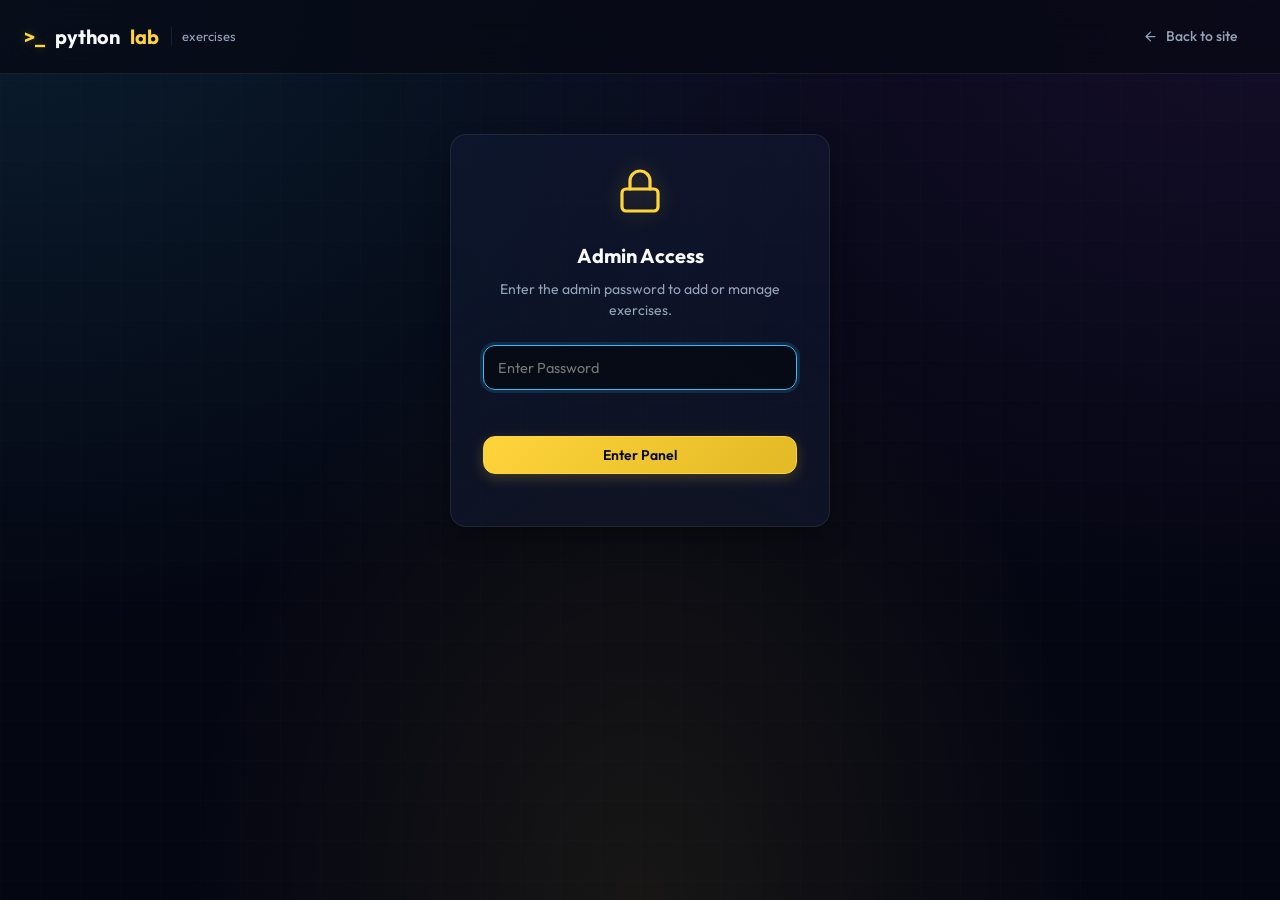
==== commit 1775ba7f: "Update admin.html" ====
--- a/admin.html
+++ b/admin.html
@@ -2,7 +2,7 @@
 <html lang="en">
 <head>
 <meta charset="UTF-8">
-<meta name="viewport" content="width=device-width, initial-scale=1.0">
+<meta name="viewport" content="width=device-width, initial-scale=1.0, viewport-fit=cover">
 <title>Admin · Python Lab Exercises</title>
 <link rel="preconnect" href="https://fonts.googleapis.com">
 <link rel="preconnect" href="https://fonts.gstatic.com" crossorigin>
--- a/style.css
+++ b/style.css
@@ -45,15 +45,30 @@
   -webkit-tap-highlight-color: transparent;
 }
 
+@media (prefers-reduced-motion: reduce) {
+  *, *::before, *::after {
+    animation-duration: 0.01ms !important;
+    animation-iteration-count: 1 !important;
+    transition-duration: 0.01ms !important;
+    scroll-behavior: auto !important;
+  }
+}
+
 html {
   scroll-behavior: smooth;
   height: 100%;
 }
 
 body {
-  background: radial-gradient(circle at 10% 10%, rgba(56, 189, 248, 0.06) 0%, transparent 35%),
-              radial-gradient(circle at 90% 80%, rgba(255, 212, 59, 0.04) 0%, transparent 40%),
-              linear-gradient(180deg, #060913 0%, #030408 100%);
+  background-color: #040612;
+  background-image: 
+    radial-gradient(at 0% 0%, rgba(56, 189, 248, 0.12) 0px, transparent 50%),
+    radial-gradient(at 100% 0%, rgba(168, 85, 247, 0.1) 0px, transparent 50%),
+    radial-gradient(at 50% 100%, rgba(255, 212, 59, 0.08) 0px, transparent 50%),
+    linear-gradient(rgba(255, 255, 255, 0.007) 1px, transparent 1px),
+    linear-gradient(90deg, rgba(255, 255, 255, 0.007) 1px, transparent 1px);
+  background-size: 100% 100%, 100% 100%, 100% 100%, 40px 40px, 40px 40px;
+  background-attachment: fixed;
   color: var(--text);
   font-family: var(--font-sans);
   line-height: 1.5;
@@ -61,7 +76,7 @@
   display: flex;
   flex-direction: column;
   overflow-x: hidden;
-  padding-bottom: 76px; /* Space for bottom nav on mobile */
+  padding-bottom: calc(76px + env(safe-area-inset-bottom)); /* Space for bottom nav on mobile */
 }
 
 @media (min-width: 768px) {
@@ -454,6 +469,15 @@
   color: var(--blue);
 }
 
+/* Tablet layout — keep the sidebar but give it less room */
+@media (min-width: 768px) and (max-width: 1024px) {
+  .layout {
+    grid-template-columns: 200px 1fr;
+    gap: 20px;
+    padding: 20px 20px 60px;
+  }
+}
+
 /* Mobile responsive layout */
 @media (max-width: 767px) {
   .layout {
@@ -463,6 +487,36 @@
   }
   .sidebar {
     display: none; /* Hide desktop sidebar */
+  }
+}
+
+/* Small phones — tighten up header, hero and card copy further */
+@media (max-width: 380px) {
+  .topbar {
+    padding: 12px 14px;
+  }
+  .brand {
+    font-size: 17px;
+    gap: 8px;
+  }
+  .brand-sub {
+    font-size: 11px;
+    padding-left: 8px;
+  }
+  .hero {
+    padding: 12px 12px 8px;
+  }
+  .terminal-body {
+    padding: 14px 16px;
+  }
+  .terminal-body h1 {
+    font-size: 21px;
+  }
+  .stats-row {
+    gap: 20px;
+  }
+  .card-tag {
+    margin-left: 0;
   }
 }
 
@@ -534,6 +588,7 @@
   font-size: 16px;
   color: var(--text);
   letter-spacing: -0.1px;
+  overflow-wrap: break-word;
 }
 .card-desc {
   font-size: 13.5px;
@@ -679,6 +734,7 @@
   margin: 0;
   padding: 16px 0; /* Horizontal padding goes to code-line */
   overflow-x: auto;
+  -webkit-overflow-scrolling: touch;
   font-family: var(--font-mono);
   font-size: 13.5px;
   line-height: 1.6;
@@ -765,13 +821,13 @@
   bottom: 0;
   left: 0;
   right: 0;
-  height: 64px;
+  height: calc(64px + env(safe-area-inset-bottom));
   background: rgba(8, 12, 26, 0.85);
   backdrop-filter: blur(20px);
   -webkit-backdrop-filter: blur(20px);
   border-top: 1px solid var(--border);
   z-index: 50;
-  padding: 6px 12px;
+  padding: 6px 12px calc(6px + env(safe-area-inset-bottom));
   justify-content: space-around;
   box-shadow: 0 -4px 20px rgba(0, 0, 0, 0.4);
 }
@@ -895,6 +951,8 @@
 .bottom-sheet-body {
   padding: 20px;
   overflow-y: auto;
+  -webkit-overflow-scrolling: touch;
+  overscroll-behavior: contain;
   flex-grow: 1;
 }
 .bottom-sheet-body .filter-list button {
@@ -1120,7 +1178,7 @@
 
 .toast {
   position: fixed;
-  bottom: 84px; /* Sits above bottom nav on mobile */
+  bottom: calc(84px + env(safe-area-inset-bottom)); /* Sits above bottom nav on mobile */
   left: 50%;
   transform: translateX(-50%) translateY(20px);
   background: #0d1527;
@@ -1167,3 +1225,18 @@
     justify-content: flex-end;
   }
 }
+
+/* ---------- Mobile form-input tweak ----------
+   iOS Safari auto-zooms the page when a focused input's font-size is
+   under 16px. The controls below were set smaller for desktop; bump
+   them to 16px only on small screens so tapping a field doesn't
+   trigger an unwanted zoom. */
+@media (max-width: 767px) {
+  .search-box input,
+  .field input[type="text"],
+  .field input[type="password"],
+  .field textarea,
+  .field select {
+    font-size: 16px;
+  }
+}
